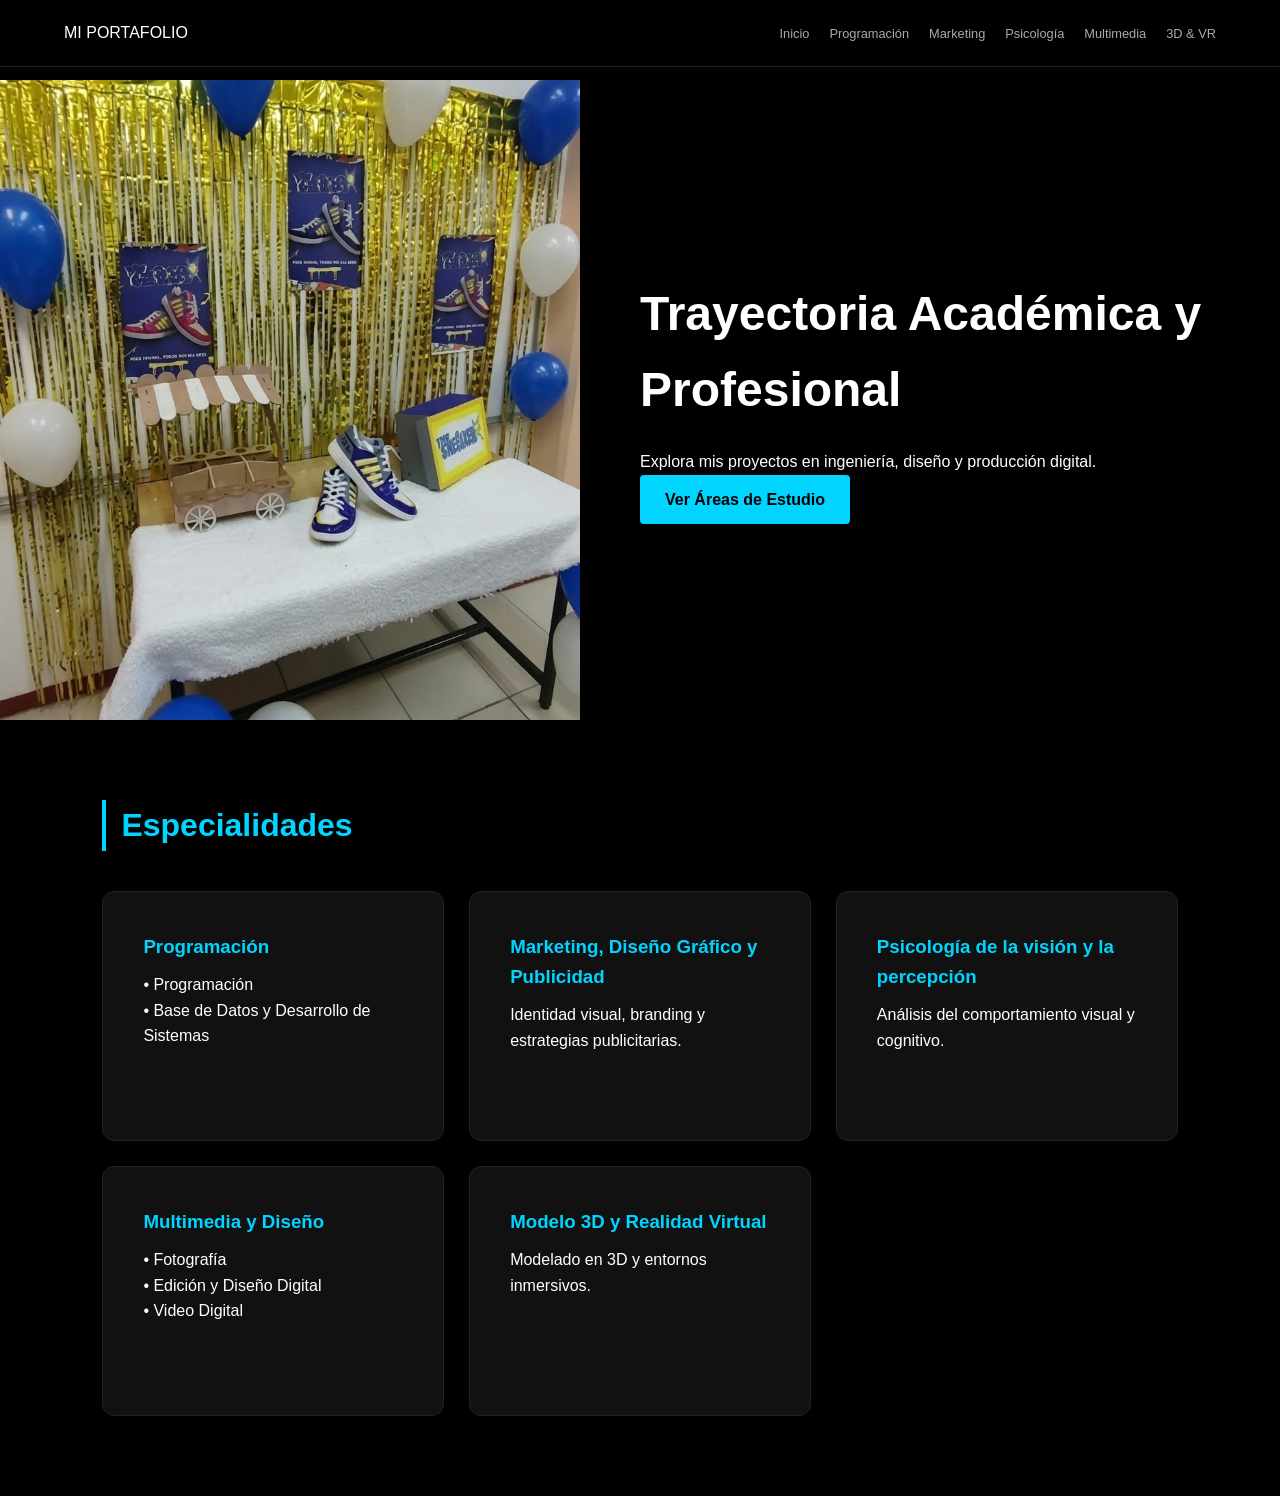
==== index.html @ 70e87d45 "Add files via upload Subida inicial del portafolio" ====
<!DOCTYPE html>
<html lang="es">
<head>
    <meta charset="UTF-8">
    <meta name="viewport" content="width=device-width, initial-scale=1.0">
    <title>Trayectoria Académica y Profesional</title>
    <link rel="stylesheet" href="style.css">
</head>
<body>

    <nav class="navbar">
        <div class="logo">MI PORTAFOLIO</div>
        <ul>
            <li><a href="index.html">Inicio</a></li>
            <li><a href="programacion.html">Programación</a></li>
            <li><a href="marketing.html">Marketing</a></li>
            <li><a href="psicologia.html">Psicología</a></li>
            <li><a href="multimedia.html">Multimedia</a></li>
            <li><a href="modelo3d.html">3D & VR</a></li>
        </ul>
    </nav>

    <header class="hero">
        <div class="hero-split">
            <div class="hero-image">
                <img src="assets/termix.jpeg" alt="Exposición de Proyectos">
            </div>
            <div class="hero-text">
                <h1>Trayectoria Académica y Profesional</h1>
                <p>Explora mis proyectos en ingeniería, diseño y producción digital.</p>
                <a href="#areas" class="btn-primary">Ver Áreas de Estudio</a>
            </div>
        </div>
    </header>

    <section id="areas" class="container">
        <h2 class="section-title">Especialidades</h2>
        <div class="gallery-grid">
            
            <a href="programacion.html" class="card-materia">
                <div class="overlay">
                    <h3>Programación</h3>
                    <p>• Programación<br>• Base de Datos y Desarrollo de Sistemas</p>
                </div>
            </a>

            <a href="marketing.html" class="card-materia">
                <div class="overlay">
                    <h3>Marketing, Diseño Gráfico y Publicidad</h3>
                    <p>Identidad visual, branding y estrategias publicitarias.</p>
                </div>
            </a>

            <a href="psicologia.html" class="card-materia">
                <div class="overlay">
                    <h3>Psicología de la visión y la percepción</h3>
                    <p>Análisis del comportamiento visual y cognitivo.</p>
                </div>
            </a>

            <a href="multimedia.html" class="card-materia">
                <div class="overlay">
                    <h3>Multimedia y Diseño</h3>
                    <p>• Fotografía<br>• Edición y Diseño Digital<br>• Video Digital</p>
                </div>
            </a>

            <a href="modelo3d.html" class="card-materia">
                <div class="overlay">
                    <h3>Modelo 3D y Realidad Virtual</h3>
                    <p>Modelado en 3D y entornos inmersivos.</p>
                </div>
            </a>

        </div>
    </section>

    <script src="script.js"></script>
</body>
</html>
---- style.css ----
:root {
    --primary-color: #00d4ff;
    --dark-bg: #000000;
    --card-bg: #111111;
    --text-white: #ffffff;
}

* { margin: 0; padding: 0; box-sizing: border-box; }

body {
    font-family: 'Segoe UI', sans-serif;
    background-color: var(--dark-bg);
    color: var(--text-white);
    line-height: 1.6;
}

/* Navbar */
.navbar {
    display: flex; justify-content: space-between; align-items: center;
    padding: 20px 5%; background: rgba(0,0,0,0.9);
    position: fixed; width: 100%; z-index: 1000; border-bottom: 1px solid #222;
}
.navbar ul { display: flex; list-style: none; }
.navbar ul li { margin-left: 20px; }
.navbar ul li a { color: #aaa; text-decoration: none; font-size: 0.8rem; transition: 0.3s; }
.navbar ul li a:hover { color: var(--primary-color); }

/* Hero Principal (Split) */
.hero { height: 80vh; display: flex; padding-top: 80px; }
.hero-split { display: flex; width: 100%; }
.hero-image { flex: 1; overflow: hidden; }
.hero-image img { width: 100%; height: 100%; object-fit: cover; }
.hero-text { flex: 1; padding: 60px; display: flex; flex-direction: column; justify-content: center; }
.hero-text h1 { font-size: 3rem; margin-bottom: 20px; }

/* Hero Interno */
.hero-small { height: 30vh; display: flex; align-items: center; justify-content: center; background: #0a0a0a; border-bottom: 2px solid var(--primary-color); padding-top: 80px; }

/* Botón */
.btn-primary {
    display: inline-block; background: var(--primary-color); color: #000;
    padding: 12px 25px; text-decoration: none; font-weight: bold; border-radius: 4px; width: fit-content;
}

/* Grid y Tarjetas */
.container { padding: 80px 8%; max-width: 1400px; margin: auto; }
.gallery-grid { display: grid; grid-template-columns: repeat(auto-fit, minmax(300px, 1fr)); gap: 25px; }
.card-materia { 
    background: var(--card-bg); border: 1px solid #222; padding: 40px; min-height: 250px;
    text-decoration: none; color: white; border-radius: 12px; transition: 0.4s;
}
.card-materia:hover { border-color: var(--primary-color); transform: translateY(-10px); }
.overlay h3 { color: var(--primary-color); margin-bottom: 10px; }

/* Secciones Internas */
.grid-info { display: grid; grid-template-columns: 1fr 1fr; gap: 30px; margin: 20px 0; }
.column h3 { color: var(--primary-color); margin-bottom: 10px; font-size: 1rem; }
.column ul { padding-left: 20px; color: #ccc; }
.evidence-grid { display: grid; grid-template-columns: 1fr 1fr; gap: 20px; margin-top: 20px; }
.img-evidencia { width: 100%; height: 200px; object-fit: cover; border-radius: 8px; border: 1px solid #333; }
.evidence-item p { text-align: center; font-size: 0.8rem; margin-top: 10px; color: #777; }

/* =========================================
   ESTILOS ESPECÍFICOS PARA MARKETING
   ========================================= */

/* Hero con degradado para legibilidad */
.hero-small { 
    height: 35vh; 
    display: flex; 
    align-items: center; 
    justify-content: center; 
    background: linear-gradient(rgba(0,0,0,0.7), rgba(0,0,0,0.7));
    border-bottom: 2px solid var(--primary-color); 
    padding-top: 80px; 
    text-align: center;
}

/* Títulos de sección con acento lateral */
.section-title { 
    color: var(--primary-color); 
    margin-bottom: 40px; 
    font-size: 2rem; 
    border-left: 4px solid var(--primary-color); 
    padding-left: 15px; 
}

/* Organización de Actividades y Habilidades en 2 columnas */
.grid-info { 
    display: grid; 
    grid-template-columns: 1fr 1fr; 
    gap: 40px; 
    margin-bottom: 30px; 
}

.column h3 { 
    color: var(--primary-color); 
    margin-bottom: 15px; 
    font-size: 1.2rem; 
    text-transform: uppercase; 
}

.column ul { 
    list-style: none; 
    color: #ccc; 
}

.column ul li { 
    margin-bottom: 12px; 
    padding-left: 15px; 
    border-left: 2px solid #333; 
    transition: 0.3s;
}

.column ul li:hover {
    border-left-color: var(--primary-color);
    color: var(--text-white);
}

/* Caja de Aplicación de Habilidades */
.application-box { 
    background: #111; 
    padding: 25px; 
    border-radius: 8px; 
    border: 1px solid #222; 
    margin: 30px 0; 
}

.application-box h3 { 
    margin-bottom: 10px; 
    color: var(--primary-color); 
}

/* Grid de Evidencias (Imágenes) */
.evidence-grid { 
    display: grid; 
    grid-template-columns: repeat(auto-fit, minmax(250px, 1fr)); 
    gap: 20px; 
}

.img-evidencia { 
    width: 100%; 
    height: 220px; 
    object-fit: cover; 
    border-radius: 8px; 
    border: 1px solid #333; 
    transition: 0.4s ease; 
}

.img-evidencia:hover { 
    border-color: var(--primary-color); 
    transform: scale(1.03); 
    filter: brightness(1.1);
}

.evidence-item p { 
    text-align: center; 
    font-size: 0.85rem; 
    margin-top: 10px; 
    color: #777; 
    font-style: italic;
}

/* Separador entre Marketing y Diseño Gráfico */
.separator { 
    border: 0; 
    border-top: 1px solid #222; 
    margin: 60px 0; 
}

/* =========================================
   ESTILOS ESPECÍFICOS PARA PSICOLOGÍA
   ========================================= */

/* Color temático para Psicología (puedes ajustarlo si prefieres otro tono) */
.psicologia-theme {
    --primary-color: #a29bfe; /* Un tono púrpura/lavanda relacionado con la psicología */
}

/* Efecto sutil de pulso para las evidencias de esta página */
.evidence-item img {
    filter: grayscale(20%);
    transition: 0.5s ease;
}

.evidence-item img:hover {
    filter: grayscale(0%);
    box-shadow: 0 0 20px rgba(162, 155, 254, 0.4);
}

/* Estilo para las listas de habilidades psicofísicas */
.column ul li {
    position: relative;
    padding-left: 25px;
    border-left: none; /* Quitamos el borde simple anterior */
}

.column ul li::before {
    content: '👁️'; /* Icono de ojo para psicología de la visión */
    position: absolute;
    left: 0;
    font-size: 0.8rem;
}

/* =========================================
   ESTILOS ESPECÍFICOS PARA MULTIMEDIA
   ========================================= */

/* Color temático para Multimedia (Cyan/Brillante) */
.multimedia-highlight {
    color: var(--primary-color);
    font-weight: bold;
}

/* Ajuste para el grid de evidencias en video (centrado si es uno solo) */
.info-block:last-of-type .evidence-grid {
    display: flex;
    justify-content: center;
}

.info-block:last-of-type .evidence-item {
    max-width: 500px;
    width: 100%;
}

/* Efecto Hover para trabajos de diseño */
.img-evidencia {
    filter: saturate(0.8);
}

.img-evidencia:hover {
    filter: saturate(1.2);
    box-shadow: 0 10px 20px rgba(0, 212, 255, 0.3);
}

/* Estilo para los separadores entre las 3 áreas */
.separator {
    border: 0;
    height: 1px;
    background: linear-gradient(to right, transparent, #333, transparent);
    margin: 80px 0;
}

/* =========================================
   ESTILOS ESPECÍFICOS PARA 3D Y VR
   ========================================= */

/* Efecto de brillo tecnológico para los títulos de esta sección */
.info-block h2 {
    text-shadow: 0 0 10px rgba(0, 212, 255, 0.3);
}

/* Estilo para representar profundidad en las evidencias */
.evidence-item {
    perspective: 1000px;
}

.img-evidencia {
    border: 1px solid rgba(0, 212, 255, 0.2);
    box-shadow: 0 4px 15px rgba(0,0,0,0.5);
    transition: transform 0.5s cubic-bezier(0.2, 1, 0.3, 1);
}

.img-evidencia:hover {
    transform: rotateX(5deg) rotateY(-5deg) scale(1.05);
    border-color: var(--primary-color);
    box-shadow: 0 10px 30px rgba(0, 212, 255, 0.4);
}

/* Ajuste de lista para destacar herramientas de software */
.column ul li strong {
    color: var(--primary-color);
    font-weight: 600;
}
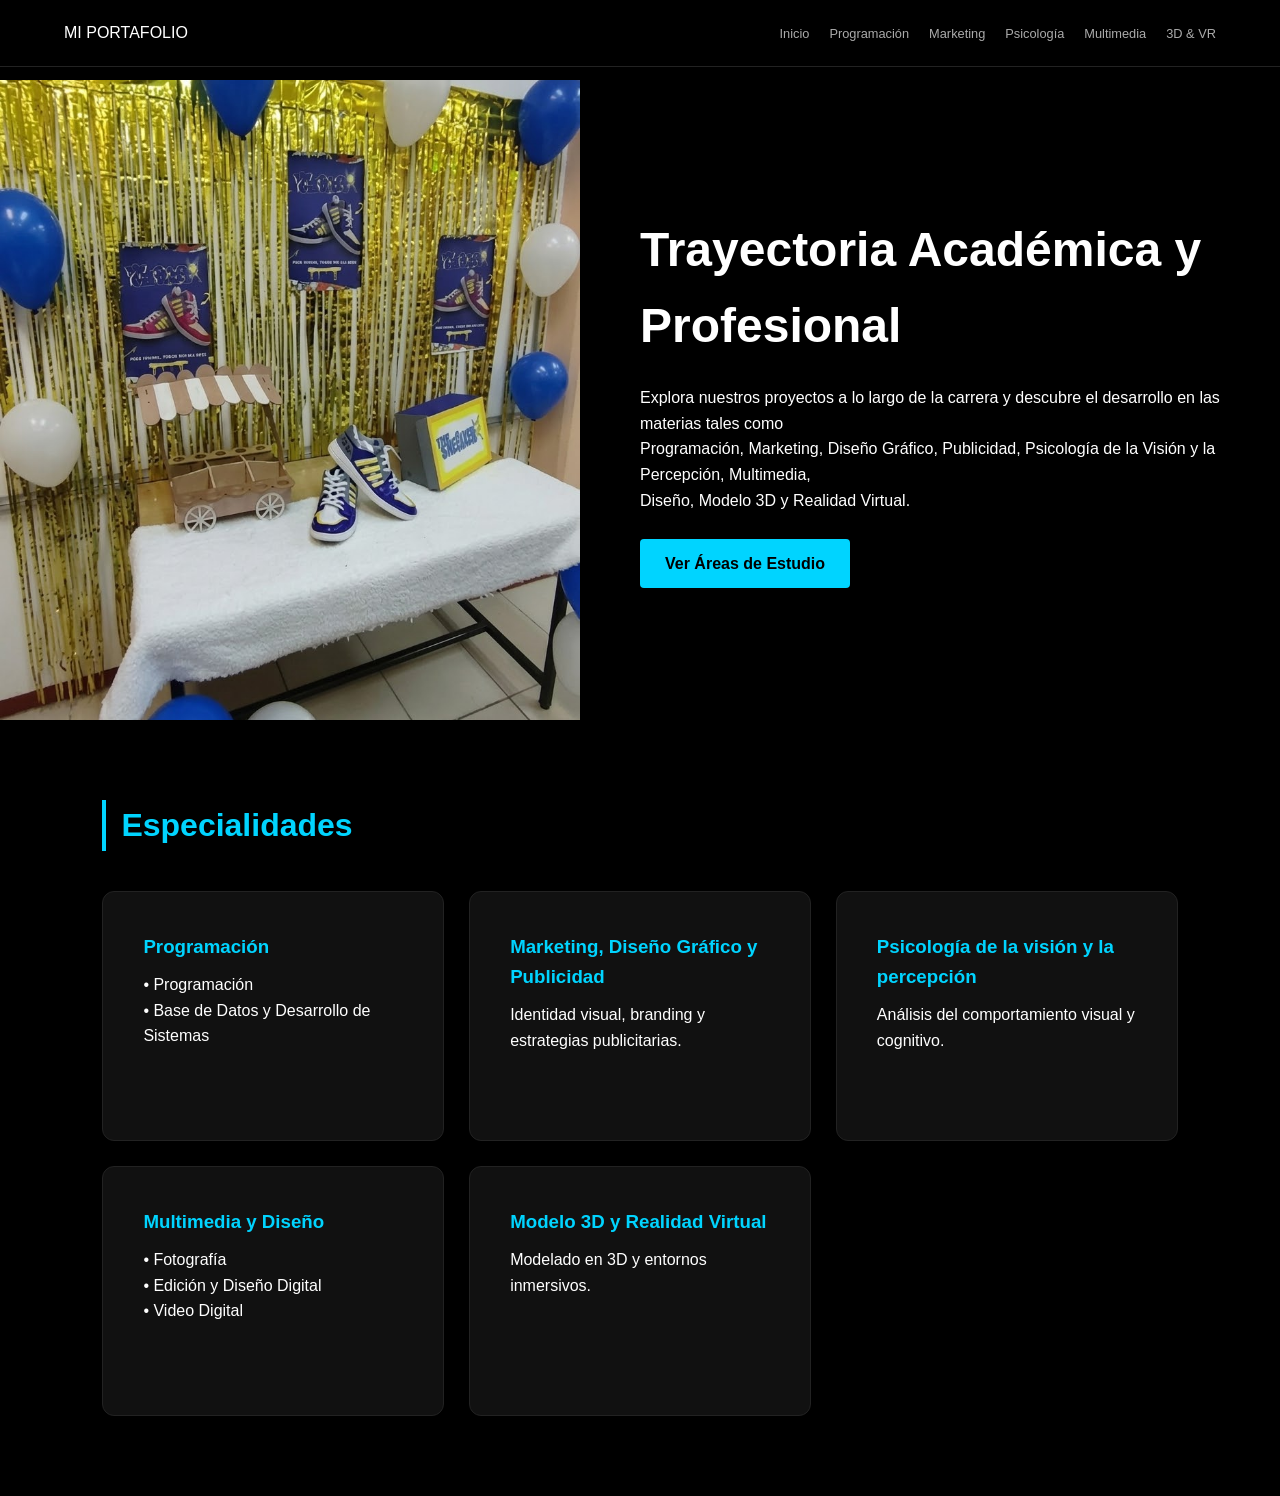
==== commit 1f10ac42: "Add files via upload" ====
--- a/index.html
+++ b/index.html
@@ -27,7 +27,10 @@
             </div>
             <div class="hero-text">
                 <h1>Trayectoria Académica y Profesional</h1>
-                <p>Explora mis proyectos en ingeniería, diseño y producción digital.</p>
+                <p>Explora nuestros proyectos a lo largo de la carrera y descubre el desarrollo en las materias tales como </p>
+		<p>Programación, Marketing, Diseño Gráfico, Publicidad, Psicología de la Visión y la Percepción, Multimedia,</p>
+		<p>Diseño, Modelo 3D y Realidad Virtual.</p>
+<br>
                 <a href="#areas" class="btn-primary">Ver Áreas de Estudio</a>
             </div>
         </div>
--- a/style.css
+++ b/style.css
@@ -271,4 +271,17 @@
 .column ul li strong {
     color: var(--primary-color);
     font-weight: 600;
-}+}
+
+/* Ajuste para que el video no se salga */
+.video-container-fix {
+    width: 100%;
+    overflow: hidden;
+    border-radius: 8px; /* Para que combine con tus otras fotos */
+}
+
+.video-evidencia {
+    width: 100%;    /* Obliga al video a respetar el ancho de la columna */
+    height: auto;   /* Mantiene la proporción original */
+    display: block;
+}
